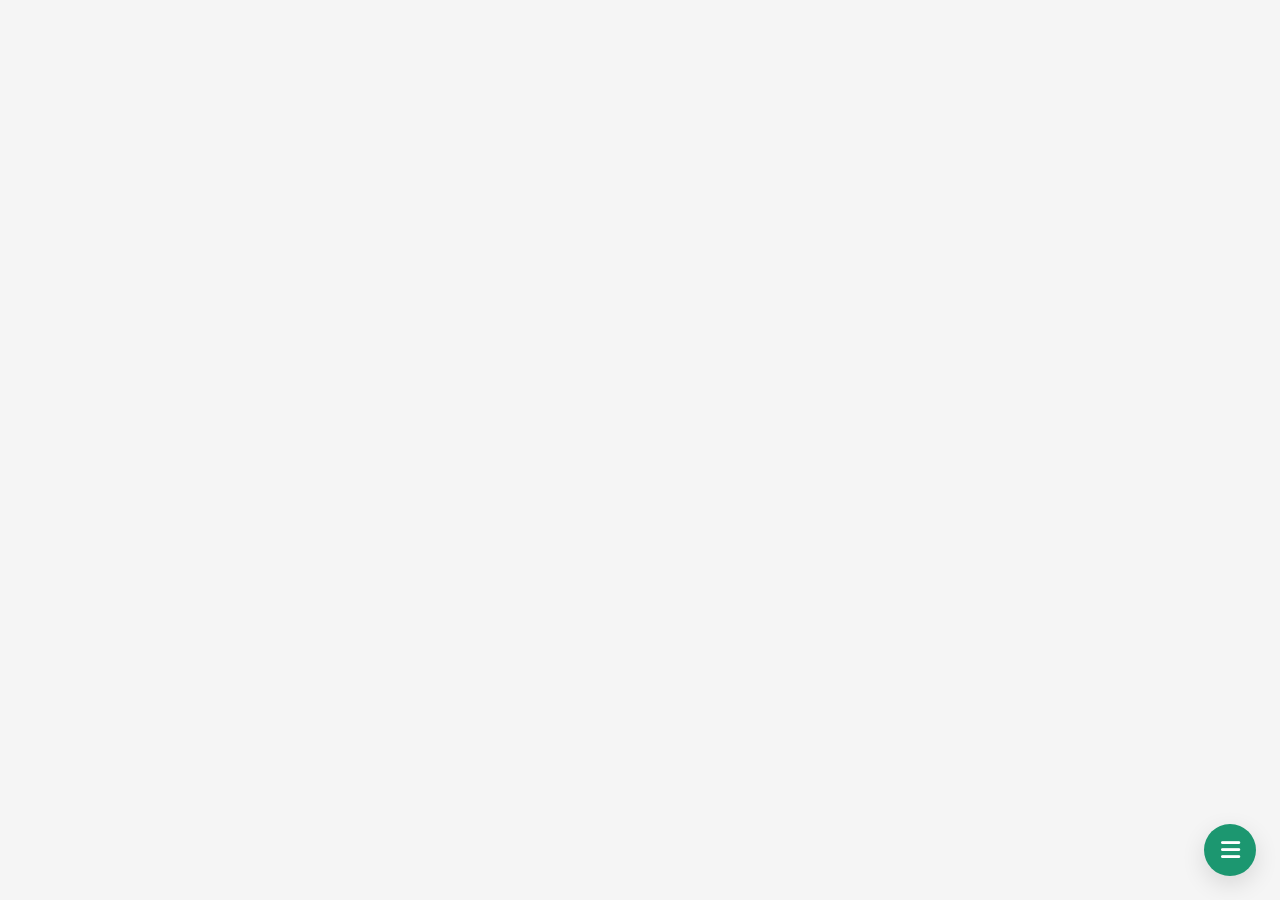
==== index.html @ cf6e3203 "feat: cria index, dashboard e estilos globais" ====
<!DOCTYPE html>
<html lang="pt-BR">
<head>
    <meta charset="UTF-8" />
    <meta name="viewport" content="width=device-width, initial-scale=1.0" />
    <meta name="description" content="WayCare — Transforme sua saúde em uma jornada personalizada e recompensadora." />
    <title>WayCare — Bem-vindo</title>

    <link rel="preconnect" href="https://fonts.googleapis.com" />
    <link rel="preconnect" href="https://fonts.gstatic.com" crossorigin />

    <link href="https://fonts.googleapis.com/css2?family=Roboto:wght@400;500;700&display=swap" rel="stylesheet" />

    <link href="https://cdn.jsdelivr.net/npm/bootstrap@5.3.3/dist/css/bootstrap.min.css" rel="stylesheet" />

    <!-- Font Awesome -->
    <link rel="stylesheet" href="https://cdnjs.cloudflare.com/ajax/libs/font-awesome/6.5.0/css/all.min.css" />

    <link rel="stylesheet" href="css/global.css" />
    <link rel="stylesheet" href="css/onboarding.css" />
</head>

<body>
    <main id="onboarding-root">
        
    </main>

    <!-- botão flutuante inferior -->
    <button class="fab" aria-label="Menu de opções">
        <i class="fa-solid fa-bars"></i>
    </button>

    <script src="https://cdn.jsdelivr.net/npm/bootstrap@5.3.3/dist/js/bootstrap.bundle.min.js"></script>
</body>
</html>
---- css/global.css ----
/* ============================================================
   WAYCARE — Global CSS
   Design System: variáveis, reset, tipografia e componentes
   ============================================================ */

/* 1. VARIÁVEIS (Design System) */
:root {
  /* Cores principais */
  --color-primary: #1c9770;
  --color-primary-dark: #157a59;
  --color-primary-light: #e8f5f1;

  --color-secondary: #93CB52;
  --color-accent-1: #7AD180;
  --color-accent-2: #7AD1C3;

  /* Neutros */
  --color-white: #ffffff;
  --color-bg: #f5f5f5;
  --color-surface: #ffffff;
  --color-border: #e0e0e0;

  --color-text-primary: #1a1a1a;
  --color-text-secondary: #555555;
  --color-text-muted: #9e9e9e;

  /* Feedback */
  --color-success: #1c9770;
  --color-warning: #f5a623;
  --color-error: #e53935;
  --color-info: #2196f3;

  /* Health Coins */
  --color-hc: #f5a623;

  /* Tipografia */
  --font-primary: 'Roboto', sans-serif;
  --font-size-xs: 12px;
  --font-size-sm: 14px;
  --font-size-base: 16px;
  --font-size-md: 20px;
  --font-size-lg: 24px;
  --font-size-xl: 32px;

  --font-weight-regular: 400;
  --font-weight-medium: 500;
  --font-weight-bold: 700;

  --line-height-tight: 1.2;
  --line-height-base: 1.5;
  --line-height-loose: 1.75;

  /* Espaçamento */
  --space-1: 4px;
  --space-2: 8px;
  --space-3: 12px;
  --space-4: 16px;
  --space-5: 20px;
  --space-6: 24px;
  --space-8: 32px;
  --space-10: 40px;
  --space-12: 48px;
  --space-16: 64px;

  /* Bordas */
  --radius-sm: 6px;
  --radius-md: 12px;
  --radius-lg: 16px;
  --radius-xl: 24px;
  --radius-full: 9999px;

  /* Sombras */
  --shadow-sm: 0 1px 3px rgba(0,0,0,0.08);
  --shadow-md: 0 4px 12px rgba(0,0,0,0.10);
  --shadow-lg: 0 8px 24px rgba(0,0,0,0.12);

  /* Transições */
  --transition-fast: 0.15s ease;
  --transition-normal: 0.25s ease;
  --transition-slow: 0.4s ease;

  /* Layout */
  --sidebar-width: 220px;
  --topbar-height: 64px;
  --content-max: 1200px;
}

/* RESET & BASE */

*, *::before, *::after {
  box-sizing: border-box;
  margin: 0;
  padding: 0;
}

html {
  font-size: var(--font-size-base);
  scroll-behavior: smooth;
  -webkit-text-size-adjust: 100%;
}

body {
  font-family: var(--font-primary);
  font-size: var(--font-size-base);
  font-weight: var(--font-weight-regular);
  color: var(--color-text-primary);
  background-color: var(--color-bg);
  line-height: var(--line-height-base);
  -webkit-font-smoothing: antialiased;
  -moz-osx-font-smoothing: grayscale;
}

a {
  color: var(--color-primary);
  text-decoration: none;
  transition: color var(--transition-fast);
}

a:hover {
  color: var(--color-primary-dark);
}

img, svg {
  display: block;
  max-width: 100%;
}

ul, ol {
  list-style: none;
}

button, input, select, textarea {
  font-family: inherit;
  font-size: inherit;
  outline: none;
  border: none;
  background: none;
}

button {
  cursor: pointer;
}

/* TIPOGRAFIA */

h1 { font-size: var(--font-size-xl);  font-weight: var(--font-weight-bold); line-height: var(--line-height-tight); }
h2 { font-size: var(--font-size-lg);  font-weight: var(--font-weight-bold); line-height: var(--line-height-tight); }
h3 { font-size: var(--font-size-md);  font-weight: var(--font-weight-bold); line-height: var(--line-height-tight); }
h4 { font-size: var(--font-size-base);font-weight: var(--font-weight-bold); }
h5 { font-size: var(--font-size-sm);  font-weight: var(--font-weight-medium); }

p  { line-height: var(--line-height-base); color: var(--color-text-secondary); }

.text-xs     { font-size: var(--font-size-xs); }
.text-sm     { font-size: var(--font-size-sm); }
.text-base   { font-size: var(--font-size-base); }
.text-md     { font-size: var(--font-size-md); }
.text-lg     { font-size: var(--font-size-lg); }
.text-xl     { font-size: var(--font-size-xl); }

.text-primary   { color: var(--color-primary); }
.text-secondary { color: var(--color-text-secondary); }
.text-muted     { color: var(--color-text-muted); }
.text-white     { color: var(--color-white); }
.text-warning   { color: var(--color-warning); }
.text-error     { color: var(--color-error); }

.font-regular { font-weight: var(--font-weight-regular); }
.font-medium  { font-weight: var(--font-weight-medium); }
.font-bold    { font-weight: var(--font-weight-bold); }

/* LAYOUT UTILITÁRIOS */

.container {
  width: 100%;
  max-width: var(--content-max);
  margin: 0 auto;
  padding: 0 var(--space-4);
}

.flex        { display: flex; }
.flex-col    { flex-direction: column; }
.items-center{ align-items: center; }
.items-start { align-items: flex-start; }
.justify-center  { justify-content: center; }
.justify-between { justify-content: space-between; }
.justify-end     { justify-content: flex-end; }
.gap-1 { gap: var(--space-1); }
.gap-2 { gap: var(--space-2); }
.gap-3 { gap: var(--space-3); }
.gap-4 { gap: var(--space-4); }
.gap-6 { gap: var(--space-6); }
.gap-8 { gap: var(--space-8); }

.grid-2 { display: grid; grid-template-columns: repeat(2, 1fr); gap: var(--space-4); }
.grid-3 { display: grid; grid-template-columns: repeat(3, 1fr); gap: var(--space-4); }

.w-full  { width: 100%; }
.h-full  { height: 100%; }

/* COMPONENTES REUTILIZÁVEIS */

/* Botões */
.btn {
  display: inline-flex;
  align-items: center;
  justify-content: center;
  gap: var(--space-2);
  padding: var(--space-3) var(--space-6);
  border-radius: var(--radius-full);
  font-weight: var(--font-weight-medium);
  font-size: var(--font-size-base);
  transition: all var(--transition-normal);
  cursor: pointer;
  white-space: nowrap;
  min-height: 44px;
}

.btn-primary {
  background-color: var(--color-primary);
  color: var(--color-white);
  border: 2px solid var(--color-primary);
}

.btn-primary:hover {
  background-color: var(--color-primary-dark);
  border-color: var(--color-primary-dark);
  transform: translateY(-1px);
  box-shadow: var(--shadow-md);
}

.btn-secondary {
  background-color: transparent;
  color: var(--color-primary);
  border: 2px solid var(--color-primary);
}

.btn-secondary:hover {
  background-color: var(--color-primary-light);
}

.btn-ghost {
  background-color: transparent;
  color: var(--color-text-secondary);
  border: 2px solid var(--color-border);
}

.btn-ghost:hover {
  background-color: var(--color-bg);
  border-color: var(--color-text-secondary);
}

.btn-warning {
  background-color: var(--color-warning);
  color: var(--color-white);
  border: 2px solid var(--color-warning);
}

.btn-warning:hover {
  opacity: 0.9;
  transform: translateY(-1px);
}

.btn-sm {
  padding: var(--space-2) var(--space-4);
  font-size: var(--font-size-sm);
  min-height: 36px;
}

.btn-lg {
  padding: var(--space-4) var(--space-8);
  font-size: var(--font-size-md);
}

.btn-block {
  width: 100%;
}

.btn:disabled {
  opacity: 0.5;
  cursor: not-allowed;
  transform: none;
}

/* Cards */
.card {
  background-color: var(--color-surface);
  border-radius: var(--radius-lg);
  padding: var(--space-6);
  box-shadow: var(--shadow-sm);
  border: 1px solid var(--color-border);
  transition: box-shadow var(--transition-normal);
}

.card:hover {
  box-shadow: var(--shadow-md);
}

.card-mission {
  background-color: var(--color-surface);
  border-radius: var(--radius-lg);
  padding: var(--space-5);
  box-shadow: var(--shadow-sm);
  border: 1px solid var(--color-border);
  transition: all var(--transition-normal);
}

.card-mission.in-progress {
  border-color: var(--color-warning);
  background-color: #fffbf2;
}

.card-mission.completed {
  border-color: var(--color-accent-1);
  background-color: var(--color-primary-light);
}

/* Badges - Tags */
.badge {
  display: inline-flex;
  align-items: center;
  padding: var(--space-1) var(--space-3);
  border-radius: var(--radius-full);
  font-size: var(--font-size-xs);
  font-weight: var(--font-weight-medium);
  white-space: nowrap;
}

.badge-primary   { background-color: var(--color-primary-light); color: var(--color-primary); }
.badge-secondary { background-color: #f0f8e8; color: #5a8a2a; }
.badge-warning   { background-color: #fff3e0; color: #e65100; }
.badge-info      { background-color: #e3f2fd; color: #1565c0; }
.badge-error     { background-color: #ffebee; color: var(--color-error); }
.badge-muted     { background-color: var(--color-bg); color: var(--color-text-muted); }

/* Progress Bar */
.progress-bar {
  width: 100%;
  height: 8px;
  background-color: var(--color-border);
  border-radius: var(--radius-full);
  overflow: hidden;
}

.progress-fill {
  height: 100%;
  border-radius: var(--radius-full);
  background-color: var(--color-primary);
  transition: width var(--transition-slow);
}

.progress-fill.warning { background-color: var(--color-warning); }
.progress-fill.success { background-color: var(--color-accent-1); }

/* Health Coins chip */
.hc-chip {
  display: inline-flex;
  align-items: center;
  gap: var(--space-1);
  background-color: #fff8ec;
  color: var(--color-hc);
  font-weight: var(--font-weight-bold);
  font-size: var(--font-size-sm);
  padding: var(--space-2) var(--space-3);
  border-radius: var(--radius-full);
}

.hc-chip .hc-icon {
  width: 16px;
  height: 16px;
  border-radius: 50%;
  background-color: var(--color-hc);
  display: inline-block;
}

/* Inputs */
.input-group {
  display: flex;
  flex-direction: column;
  gap: var(--space-2);
}

.input-label {
  font-size: var(--font-size-sm);
  font-weight: var(--font-weight-medium);
  color: var(--color-text-primary);
}

.input-field {
  width: 100%;
  padding: var(--space-3) var(--space-4);
  border: 1.5px solid var(--color-border);
  border-radius: var(--radius-md);
  font-size: var(--font-size-base);
  color: var(--color-text-primary);
  background-color: var(--color-white);
  transition: border-color var(--transition-fast);
  min-height: 44px;
}

.input-field:focus {
  border-color: var(--color-primary);
  box-shadow: 0 0 0 3px rgba(28, 151, 112, 0.12);
}

.input-field::placeholder {
  color: var(--color-text-muted);
}

/* Checkbox */
.checkbox-group {
  display: flex;
  align-items: flex-start;
  gap: var(--space-3);
  cursor: pointer;
}

.checkbox-group input[type="checkbox"] {
  width: 20px;
  height: 20px;
  min-width: 20px;
  border: 2px solid var(--color-border);
  border-radius: var(--radius-sm);
  appearance: none;
  -webkit-appearance: none;
  cursor: pointer;
  transition: all var(--transition-fast);
  background-color: var(--color-white);
  position: relative;
}

.checkbox-group input[type="checkbox"]:checked {
  background-color: var(--color-primary);
  border-color: var(--color-primary);
}

.checkbox-group input[type="checkbox"]:checked::after {
  content: '';
  position: absolute;
  left: 5px;
  top: 2px;
  width: 6px;
  height: 10px;
  border: 2px solid white;
  border-top: none;
  border-left: none;
  transform: rotate(45deg);
}

/* Divisor */
.divider {
  width: 100%;
  height: 1px;
  background-color: var(--color-border);
  margin: var(--space-4) 0;
}

/* Avatar */
.avatar {
  width: 40px;
  height: 40px;
  border-radius: 50%;
  background-color: var(--color-primary);
  color: var(--color-white);
  display: flex;
  align-items: center;
  justify-content: center;
  font-weight: var(--font-weight-bold);
  font-size: var(--font-size-sm);
  flex-shrink: 0;
}

.avatar-lg {
  width: 64px;
  height: 64px;
  font-size: var(--font-size-md);
}

/* Sidebar Layout */
.app-layout {
  display: flex;
  min-height: 100vh;
}

.sidebar {
  width: var(--sidebar-width);
  min-height: 100vh;
  background-color: var(--color-surface);
  border-right: 1px solid var(--color-border);
  display: flex;
  flex-direction: column;
  position: fixed;
  top: 0;
  left: 0;
  z-index: 100;
  padding: var(--space-6) 0;
}

.sidebar-logo {
  padding: 0 var(--space-6) var(--space-6);
  border-bottom: 1px solid var(--color-border);
  font-size: var(--font-size-lg);
  font-weight: var(--font-weight-bold);
  color: var(--color-primary);
}

.sidebar-nav {
  flex: 1;
  padding: var(--space-4) 0;
}

.nav-item {
  display: flex;
  align-items: center;
  gap: var(--space-3);
  padding: var(--space-3) var(--space-6);
  color: var(--color-text-secondary);
  font-size: var(--font-size-base);
  font-weight: var(--font-weight-medium);
  transition: all var(--transition-fast);
  border-left: 3px solid transparent;
  cursor: pointer;
  text-decoration: none;
}

.nav-item:hover {
  color: var(--color-primary);
  background-color: var(--color-primary-light);
}

.nav-item.active {
  color: var(--color-primary);
  background-color: var(--color-primary-light);
  border-left-color: var(--color-primary);
}

/* ÍCONES */

.nav-icon {
  width: 20px;
  text-align: center;
  font-size: 18px;
  flex-shrink: 0;
}

.sidebar-user {
  padding: var(--space-4) var(--space-6);
  border-top: 1px solid var(--color-border);
  display: flex;
  align-items: center;
  gap: var(--space-3);
}

.sidebar-user-info {
  display: flex;
  flex-direction: column;
}

.sidebar-user-name {
  font-size: var(--font-size-sm);
  font-weight: var(--font-weight-bold);
  color: var(--color-text-primary);
}

.sidebar-user-level {
  font-size: var(--font-size-xs);
  color: var(--color-text-muted);
}

/* Área do Conteúdo Principal */
.main-content {
  flex: 1;
  margin-left: var(--sidebar-width);
  padding: var(--space-8);
  min-height: 100vh;
  background-color: var(--color-bg);
}

/* Topbar */
.topbar {
  display: flex;
  align-items: center;
  justify-content: space-between;
  margin-bottom: var(--space-8);
}

.topbar-actions {
  display: flex;
  align-items: center;
  gap: var(--space-4);
}

/* Notificação badge */
.notif-btn {
  position: relative;
  width: 40px;
  height: 40px;
  border-radius: 50%;
  background-color: var(--color-surface);
  border: 1px solid var(--color-border);
  display: flex;
  align-items: center;
  justify-content: center;
  cursor: pointer;
  transition: all var(--transition-fast);
}

.notif-btn:hover {
  background-color: var(--color-bg);
}

.notif-btn i {
  font-size: 18px;
}

.notif-dot {
  position: absolute;
  top: 6px;
  right: 6px;
  width: 8px;
  height: 8px;
  background-color: var(--color-error);
  border-radius: 50%;
  border: 2px solid var(--color-white);
}

/* Botão Flutuante inferior */
.fab {
  position: fixed;
  bottom: var(--space-6);
  right: var(--space-6);
  width: 52px;
  height: 52px;
  border-radius: 50%;
  background-color: var(--color-primary);
  color: var(--color-white);
  display: flex;
  align-items: center;
  justify-content: center;
  box-shadow: var(--shadow-lg);
  cursor: pointer;
  transition: all var(--transition-normal);
  z-index: 200;
  border: none;
}

.fab i {
  font-size: 22px;
  font-weight: var(--font-weight-bold);
}

.fab:hover {
  background-color: var(--color-primary-dark);
  transform: scale(1.08);
}

/* Alerta - Card de Descoberta */
.alert {
  border-radius: var(--radius-lg);
  padding: var(--space-5);
  display: flex;
  align-items: flex-start;
  gap: var(--space-3);
}

.alert-warning { background-color: #fffde7; border-left: 4px solid var(--color-warning); }
.alert-success { background-color: var(--color-primary-light); border-left: 4px solid var(--color-primary); }
.alert-info    { background-color: #e3f2fd; border-left: 4px solid var(--color-info); }

/* SCROLLBAR PERSONALIZADA */

::-webkit-scrollbar { width: 6px; height: 6px; }
::-webkit-scrollbar-track { background: transparent; }
::-webkit-scrollbar-thumb { background: var(--color-border); border-radius: var(--radius-full); }
::-webkit-scrollbar-thumb:hover { background: var(--color-text-muted); }

/* RESPONSIVIDADE */

@media (max-width: 1024px) {
  :root { --sidebar-width: 200px; }
  .main-content { padding: var(--space-6); }
}

@media (max-width: 768px) {
  .sidebar {
    transform: translateX(-100%);
    transition: transform var(--transition-normal);
  }

  .sidebar.open {
    transform: translateX(0);
  }

  .main-content {
    margin-left: 0;
    padding: var(--space-4);
  }

  .grid-2, .grid-3 {
    grid-template-columns: 1fr;
  }
}

@media (max-width: 480px) {
  :root {
    --font-size-xl:  24px;
    --font-size-lg:  20px;
    --font-size-md:  18px;
  }
}
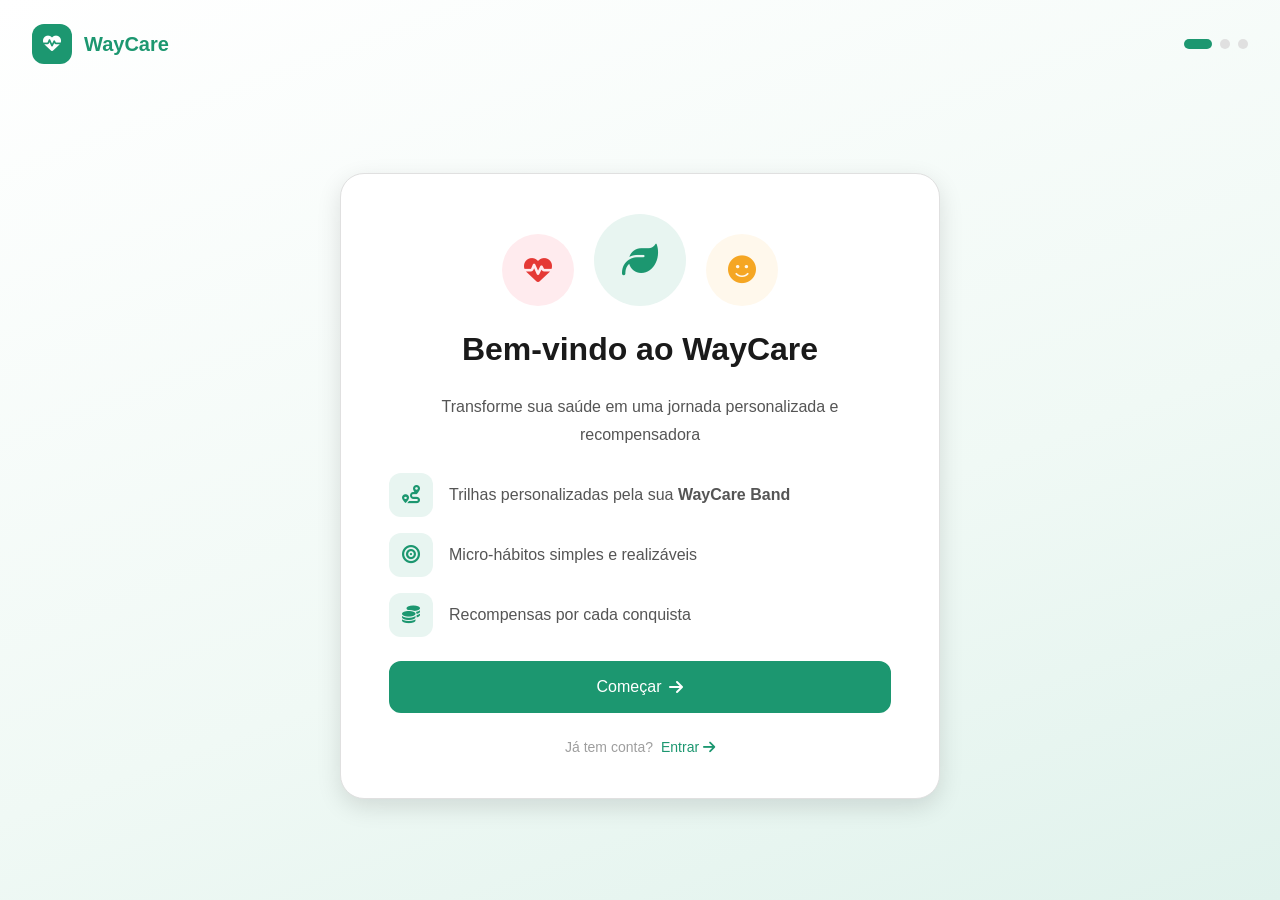
==== commit 45be841a: "feat: cria onboarding com 3 telas (boas-vindas, como funciona e LGPD)" ====
--- a/index.html
+++ b/index.html
@@ -1,35 +1,227 @@
 <!DOCTYPE html>
 <html lang="pt-BR">
 <head>
-    <meta charset="UTF-8" />
-    <meta name="viewport" content="width=device-width, initial-scale=1.0" />
-    <meta name="description" content="WayCare — Transforme sua saúde em uma jornada personalizada e recompensadora." />
-    <title>WayCare — Bem-vindo</title>
-
-    <link rel="preconnect" href="https://fonts.googleapis.com" />
-    <link rel="preconnect" href="https://fonts.gstatic.com" crossorigin />
-
-    <link href="https://fonts.googleapis.com/css2?family=Roboto:wght@400;500;700&display=swap" rel="stylesheet" />
-
-    <link href="https://cdn.jsdelivr.net/npm/bootstrap@5.3.3/dist/css/bootstrap.min.css" rel="stylesheet" />
-
-    <!-- Font Awesome -->
-    <link rel="stylesheet" href="https://cdnjs.cloudflare.com/ajax/libs/font-awesome/6.5.0/css/all.min.css" />
-
-    <link rel="stylesheet" href="css/global.css" />
-    <link rel="stylesheet" href="css/onboarding.css" />
+  <meta charset="UTF-8" />
+  <meta name="viewport" content="width=device-width, initial-scale=1.0" />
+  <title>WayCare — Bem-vindo</title>
+
+  <link rel="preconnect" href="https://fonts.googleapis.com" />
+  <link rel="preconnect" href="https://fonts.gstatic.com" crossorigin />
+  <link href="https://fonts.googleapis.com/css2?family=Roboto:wght@400;500;700&display=swap" rel="stylesheet" />
+
+  <link href="https://cdn.jsdelivr.net/npm/bootstrap@5.3.3/dist/css/bootstrap.min.css" rel="stylesheet" />
+  <link rel="stylesheet" href="https://cdnjs.cloudflare.com/ajax/libs/font-awesome/6.5.0/css/all.min.css" />
+
+  <link rel="stylesheet" href="css/global.css" />
+  <link rel="stylesheet" href="css/onboarding.css" />
 </head>
 
-<body>
-    <main id="onboarding-root">
-        
-    </main>
-
-    <!-- botão flutuante inferior -->
-    <button class="fab" aria-label="Menu de opções">
-        <i class="fa-solid fa-bars"></i>
-    </button>
-
-    <script src="https://cdn.jsdelivr.net/npm/bootstrap@5.3.3/dist/js/bootstrap.bundle.min.js"></script>
+<body class="onboarding-body">
+  <div class="onboarding-layout">
+    <!-- Cabeçalho -->
+    <header class="onboarding-header">
+      <div class="onboarding-logo">
+        <div class="onboarding-logo-icon">
+          <i class="fa-solid fa-heart-pulse"></i>
+        </div>
+        <span class="onboarding-logo-name">WayCare</span>
+      </div>
+      <div class="onboarding-dots">
+        <span class="onboarding-dot active" id="dot-1"></span>
+        <span class="onboarding-dot" id="dot-2"></span>
+        <span class="onboarding-dot" id="dot-3"></span>
+      </div>
+    </header>
+
+    <!-- Área Principal -->
+    <div class="onboarding-steps-area">
+      <!-- Tela 1 — Boas-vindas -->
+      <section class="onboarding-step active" id="step-1">
+        <div class="onboarding-card-wrapper">
+
+          <div class="onboarding-icons-row">
+            <div class="onboarding-icon-bubble onboarding-icon-bubble--red">
+              <i class="fa-solid fa-heart-pulse"></i>
+            </div>
+            <div class="onboarding-icon-bubble onboarding-icon-bubble--green onboarding-icon-bubble--lg">
+              <i class="fa-solid fa-leaf"></i>
+            </div>
+            <div class="onboarding-icon-bubble onboarding-icon-bubble--yellow">
+              <i class="fa-solid fa-face-smile"></i>
+            </div>
+          </div>
+
+          <h1 class="onboarding-titulo">Bem-vindo ao WayCare</h1>
+          <p class="onboarding-subtitulo">
+            Transforme sua saúde em uma jornada personalizada e recompensadora
+          </p>
+
+          <ul class="onboarding-features">
+            <li>
+              <div class="onboarding-feature-icon">
+                <i class="fa-solid fa-route"></i>
+              </div>
+              <span>Trilhas personalizadas pela sua <strong>WayCare Band</strong></span>
+            </li>
+            <li>
+              <div class="onboarding-feature-icon">
+                <i class="fa-solid fa-bullseye"></i>
+              </div>
+              <span>Micro-hábitos simples e realizáveis</span>
+            </li>
+            <li>
+              <div class="onboarding-feature-icon">
+                <i class="fa-solid fa-coins"></i>
+              </div>
+              <span>Recompensas por cada conquista</span>
+            </li>
+          </ul>
+
+          <button class="btn onboarding-btn-primary" onclick="irParaStep(2)">
+            Começar
+            <i class="fa-solid fa-arrow-right"></i>
+          </button>
+
+          <div class="onboarding-login-link">
+            <span>Já tem conta?</span>
+            <a href="pages/login.html" class="auth-link auth-link-bold">
+              Entrar <i class="fa-solid fa-arrow-right"></i>
+            </a>
+          </div>
+        </div>
+      </section>
+
+      <!-- Tela 2 — Como Funciona -->
+      <section class="onboarding-step" id="step-2">
+        <div class="onboarding-card-wrapper">
+          <h1 class="onboarding-titulo">Como Funciona</h1>
+          <p class="onboarding-subtitulo">
+            Todos os dias, sua WayCare Band monitora seus dados e criamos uma trilha
+            personalizada com micro-hábitos. Complete missões, ganhe Health Coins
+            e troque por recompensas reais!
+          </p>
+
+          <!-- cards lado a lado -->
+          <div class="onboarding-how-cards">
+            <div class="onboarding-how-card">
+              <div class="onboarding-how-num">1</div>
+              <div class="onboarding-how-icon onboarding-how-icon--purple">
+                <i class="fa-solid fa-heart-circle-check"></i>
+              </div>
+              <h3 class="onboarding-how-titulo">Sua WayCare Band</h3>
+              <p class="onboarding-how-desc">Monitora seus dados de saúde em tempo real</p>
+            </div>
+
+            <div class="onboarding-how-card">
+              <div class="onboarding-how-num">2</div>
+              <div class="onboarding-how-icon onboarding-how-icon--green">
+                <i class="fa-solid fa-route"></i>
+              </div>
+              <h3 class="onboarding-how-titulo">Trilha Diária</h3>
+              <p class="onboarding-how-desc">Receba missões personalizadas para o seu dia</p>
+            </div>
+
+            <div class="onboarding-how-card">
+              <div class="onboarding-how-num">3</div>
+              <div class="onboarding-how-icon onboarding-how-icon--yellow">
+                <i class="fa-solid fa-coins"></i>
+              </div>
+              <h3 class="onboarding-how-titulo">Health Coins</h3>
+              <p class="onboarding-how-desc">Ganhe pontos e troque por prêmios exclusivos</p>
+            </div>
+          </div>
+
+          <div class="onboarding-btn-row">
+            <button class="btn onboarding-btn-ghost" onclick="irParaStep(1)">
+              <i class="fa-solid fa-arrow-left"></i>
+              Voltar
+            </button>
+            <button class="btn onboarding-btn-primary" onclick="irParaStep(3)">
+              Continuar
+              <i class="fa-solid fa-arrow-right"></i>
+            </button>
+          </div>
+        </div>
+      </section>
+
+      <!-- Tela 3 — LGPD -->
+      <section class="onboarding-step" id="step-3">
+        <div class="onboarding-card-wrapper">
+          <div class="onboarding-lgpd-icon">
+            <i class="fa-solid fa-shield-halved"></i>
+          </div>
+
+          <h1 class="onboarding-titulo">Privacidade e Dados</h1>
+          <p class="onboarding-subtitulo">Como Usamos Seus Dados</p>
+
+          <ul class="onboarding-lgpd-lista">
+            <li>
+              <i class="fa-solid fa-circle-check"></i>
+              Coletamos apenas dados necessários para personalizar sua experiência
+            </li>
+            <li>
+              <i class="fa-solid fa-circle-check"></i>
+              Você tem controle total sobre suas informações
+            </li>
+            <li>
+              <i class="fa-solid fa-circle-check"></i>
+              Seus dados de saúde são criptografados e seguros (LGPD)
+            </li>
+          </ul>
+
+          <div class="onboarding-lgpd-box">
+            <p class="onboarding-lgpd-box-titulo">Para personalizar sua experiência, coletamos:</p>
+            <ul class="onboarding-lgpd-coleta">
+              <li><i class="fa-solid fa-check"></i> Dados da WayCare Band (com sua autorização)</li>
+              <li><i class="fa-solid fa-check"></i> Progresso em missões</li>
+              <li><i class="fa-solid fa-check"></i> Dados de saúde (com sua autorização)</li>
+            </ul>
+            <p class="onboarding-lgpd-nota">
+              Você pode revisar, exportar ou excluir seus dados a qualquer momento em "Meus Dados".
+            </p>
+          </div>
+
+          <div class="onboarding-checkboxes">
+            <label class="checkbox-group">
+              <input type="checkbox" id="aceite-termos" />
+              <span class="text-sm">Aceito os <a href="#" class="auth-link">Termos de Uso</a></span>
+            </label>
+            <label class="checkbox-group">
+              <input type="checkbox" id="aceite-privacidade" />
+              <span class="text-sm">Concordo com a <a href="#" class="auth-link">Política de Privacidade</a></span>
+            </label>
+            <label class="checkbox-group">
+              <input type="checkbox" id="aceite-dados" />
+              <span class="text-sm">Autorizo o uso de dados para personalização</span>
+            </label>
+          </div>
+
+          <a href="#" class="auth-link text-sm onboarding-politica-link">
+            <i class="fa-solid fa-arrow-up-right-from-square"></i>
+            Ler política completa
+          </a>
+
+          <!-- 3 botões lado a lado -->
+          <div class="onboarding-btn-row">
+            <button class="btn onboarding-btn-ghost" onclick="irParaStep(2)">
+              <i class="fa-solid fa-arrow-left"></i>
+              Voltar
+            </button>
+            <button class="btn onboarding-btn-primary" id="btn-aceitar" disabled
+              onclick="window.location.href='pages/dashboard.html'">
+              Aceitar e Continuar
+              <i class="fa-solid fa-arrow-right"></i>
+            </button>
+            <button class="btn onboarding-btn-recusar" onclick="irParaStep(1)">
+              Recusar
+            </button>
+          </div>
+        </div>
+      </section>
+    </div>
+  </div>
+
+  <script src="https://cdn.jsdelivr.net/npm/bootstrap@5.3.3/dist/js/bootstrap.bundle.min.js"></script>
+  <script src="js/onboarding.js"></script>
 </body>
 </html>
--- a/css/global.css
+++ b/css/global.css
@@ -1,9 +1,7 @@
-/* ============================================================
-   WAYCARE — Global CSS
-   Design System: variáveis, reset, tipografia e componentes
-   ============================================================ */
-
-/* 1. VARIÁVEIS (Design System) */
+/* WAYCARE — Global CSS
+   Design System: variáveis, reset, tipografia e componentes */
+
+/* VARIÁVEIS (Design System) */
 :root {
   /* Cores principais */
   --color-primary: #1c9770;
@@ -297,7 +295,7 @@
 }
 
 .card-mission {
-  background-color: var(--color-surface);
+  background: var(--color-surface);
   border-radius: var(--radius-lg);
   padding: var(--space-5);
   box-shadow: var(--shadow-sm);
@@ -305,14 +303,26 @@
   transition: all var(--transition-normal);
 }
 
+.card-mission:hover {
+  transform: scale(1.02);
+  box-shadow: var(--shadow-md);
+  border-color: var(--color-primary);
+}
+
 .card-mission.in-progress {
   border-color: var(--color-warning);
-  background-color: #fffbf2;
+}
+
+.card-mission.in-progress:hover {
+  border-color: var(--color-primary);
 }
 
 .card-mission.completed {
   border-color: var(--color-accent-1);
-  background-color: var(--color-primary-light);
+}
+
+.card-mission.completed:hover {
+  border-color: var(--color-primary);
 }
 
 /* Badges - Tags */
@@ -320,7 +330,7 @@
   display: inline-flex;
   align-items: center;
   padding: var(--space-1) var(--space-3);
-  border-radius: var(--radius-full);
+  border-radius: var(--radius-sm);
   font-size: var(--font-size-xs);
   font-weight: var(--font-weight-medium);
   white-space: nowrap;
@@ -332,6 +342,8 @@
 .badge-info      { background-color: #e3f2fd; color: #1565c0; }
 .badge-error     { background-color: #ffebee; color: var(--color-error); }
 .badge-muted     { background-color: var(--color-bg); color: var(--color-text-muted); }
+.badge-purple    { background-color: #ede7f6; color: #5e35b1; }
+.badge-teal      { background-color: #e0f7f4; color: #00897b; }
 
 /* Progress Bar */
 .progress-bar {
@@ -371,6 +383,16 @@
   border-radius: 50%;
   background-color: var(--color-hc);
   display: inline-block;
+}
+
+/* Health Coins em cards de missão, trilhas e conquistas */
+.mission-hc {
+  display: inline-flex;
+  align-items: center;
+  gap: var(--space-1);
+  font-size: var(--font-size-sm);
+  font-weight: var(--font-weight-bold);
+  color: var(--color-hc);
 }
 
 /* Inputs */
@@ -551,6 +573,27 @@
   gap: var(--space-3);
 }
 
+.sidebar-logout {
+  margin-left: auto;
+  width: 32px;
+  height: 32px;
+  border-radius: var(--radius-sm);
+  display: flex;
+  align-items: center;
+  justify-content: center;
+  color: var(--color-text-muted);
+  cursor: pointer;
+  transition: all var(--transition-fast);
+  flex-shrink: 0;
+  background: none;
+  border: none;
+}
+
+.sidebar-logout:hover {
+  background-color: #ffebee;
+  color: var(--color-error);
+}
+
 .sidebar-user-info {
   display: flex;
   flex-direction: column;
--- a/css/onboarding.css
+++ b/css/onboarding.css
@@ -0,0 +1,437 @@
+/* WAYCARE — Onboarding CSS
+   Estilos exclusivos das telas de boas-vindas */
+
+.onboarding-body {
+  margin: 0;
+  padding: 0;
+  min-height: 100vh;
+  background: linear-gradient(160deg, #ffffff 0%, #f0f9f5 60%, #e0f2ec 100%);
+}
+
+/* Layout: header fixo largura total + conteúdo centralizado */
+.onboarding-layout {
+  width: 100%;
+  min-height: 100vh;
+  display: flex;
+  flex-direction: column;
+}
+
+/* Cabeçalho — ocupa 100% da tela */
+.onboarding-header {
+  width: 100%;
+  display: flex;
+  align-items: center;
+  justify-content: space-between;
+  padding: var(--space-6) var(--space-8);
+  background-color: transparent;
+}
+
+.onboarding-logo {
+  display: flex;
+  align-items: center;
+  gap: var(--space-3);
+}
+
+.onboarding-logo-icon {
+  width: 40px;
+  height: 40px;
+  background-color: var(--color-primary);
+  border-radius: var(--radius-md);
+  display: flex;
+  align-items: center;
+  justify-content: center;
+  color: var(--color-white);
+  font-size: 18px;
+}
+
+.onboarding-logo-name {
+  font-size: var(--font-size-md);
+  font-weight: var(--font-weight-bold);
+  color: var(--color-primary);
+}
+
+/* Bolinhas de progresso */
+.onboarding-dots {
+  display: flex;
+  align-items: center;
+  gap: var(--space-2);
+}
+
+.onboarding-dot {
+  width: 10px;
+  height: 10px;
+  border-radius: 50%;
+  background-color: var(--color-border);
+  transition: all var(--transition-normal);
+}
+
+.onboarding-dot.active {
+  background-color: var(--color-primary);
+  width: 28px;
+  border-radius: var(--radius-full);
+}
+
+/* Área Principal */
+.onboarding-steps-area {
+  flex: 1;
+  display: flex;
+  align-items: center;
+  justify-content: center;
+  padding: var(--space-6) var(--space-8) var(--space-10);
+}
+
+/* Passos */
+.onboarding-step {
+  display: none;
+  width: 100%;
+  max-width: 600px;
+}
+
+.onboarding-step.active {
+  display: block;
+}
+
+/* Card que envolve o conteúdo de cada tela */
+.onboarding-card-wrapper {
+  background-color: var(--color-white);
+  border-radius: var(--radius-xl);
+  padding: var(--space-10) var(--space-12);
+  box-shadow: var(--shadow-lg);
+  border: 1px solid var(--color-border);
+  display: flex;
+  flex-direction: column;
+  gap: var(--space-6);
+}
+
+/* Tela 1 — ícones */
+.onboarding-icons-row {
+  display: flex;
+  align-items: flex-end;
+  justify-content: center;
+  gap: var(--space-5);
+}
+
+.onboarding-icon-bubble {
+  width: 72px;
+  height: 72px;
+  border-radius: 50%;
+  display: flex;
+  align-items: center;
+  justify-content: center;
+  font-size: 28px;
+}
+
+.onboarding-icon-bubble--lg {
+  width: 92px;
+  height: 92px;
+  font-size: 36px;
+}
+
+.onboarding-icon-bubble--red    { background-color: #ffebee; color: #e53935; }
+.onboarding-icon-bubble--green  { background-color: var(--color-primary-light); color: var(--color-primary); }
+.onboarding-icon-bubble--yellow { background-color: #fff8ec; color: var(--color-hc); }
+
+/* Títulos */
+.onboarding-titulo {
+  font-size: var(--font-size-xl);
+  font-weight: var(--font-weight-bold);
+  color: var(--color-text-primary);
+  text-align: center;
+  margin: 0;
+}
+
+.onboarding-subtitulo {
+  font-size: var(--font-size-base);
+  color: var(--color-text-secondary);
+  text-align: center;
+  line-height: var(--line-height-loose);
+  margin: 0;
+}
+
+/* Lista de features */
+.onboarding-features {
+  list-style: none;
+  padding: 0;
+  margin: 0;
+  display: flex;
+  flex-direction: column;
+  gap: var(--space-4);
+}
+
+.onboarding-features li {
+  display: flex;
+  align-items: center;
+  gap: var(--space-4);
+  font-size: var(--font-size-base);
+  color: var(--color-text-secondary);
+}
+
+.onboarding-feature-icon {
+  width: 44px;
+  height: 44px;
+  border-radius: var(--radius-md);
+  background-color: var(--color-primary-light);
+  color: var(--color-primary);
+  display: flex;
+  align-items: center;
+  justify-content: center;
+  font-size: 18px;
+  flex-shrink: 0;
+}
+
+/* Cards de "Como Funciona" - Tela 2 */
+.onboarding-how-cards {
+  display: flex;
+  flex-direction: row;
+  gap: var(--space-4);
+}
+
+.onboarding-how-card {
+  flex: 1;
+  display: flex;
+  flex-direction: column;
+  align-items: center;
+  text-align: center;
+  gap: var(--space-3);
+  background-color: var(--color-bg);
+  border: 1px solid var(--color-border);
+  border-radius: var(--radius-lg);
+  padding: var(--space-5) var(--space-3);
+}
+
+.onboarding-how-num {
+  width: 32px;
+  height: 32px;
+  border-radius: 50%;
+  background-color: var(--color-primary);
+  color: var(--color-white);
+  font-size: var(--font-size-sm);
+  font-weight: var(--font-weight-bold);
+  display: flex;
+  align-items: center;
+  justify-content: center;
+  flex-shrink: 0;
+}
+
+.onboarding-how-icon {
+  width: 52px;
+  height: 52px;
+  border-radius: var(--radius-md);
+  display: flex;
+  align-items: center;
+  justify-content: center;
+  font-size: 22px;
+  flex-shrink: 0;
+}
+
+.onboarding-how-icon--purple { background-color: #ede7f6; color: #5e35b1; }
+.onboarding-how-icon--green  { background-color: var(--color-primary-light); color: var(--color-primary); }
+.onboarding-how-icon--yellow { background-color: #fff8ec; color: var(--color-hc); }
+
+.onboarding-how-titulo {
+  font-size: var(--font-size-sm);
+  font-weight: var(--font-weight-bold);
+  color: var(--color-text-primary);
+  margin: 0;
+}
+
+.onboarding-how-desc {
+  font-size: var(--font-size-xs);
+  color: var(--color-text-muted);
+  margin: 0;
+}
+
+/* LGPD - Tela 3 */
+.onboarding-lgpd-icon {
+  width: 72px;
+  height: 72px;
+  border-radius: 50%;
+  background-color: var(--color-primary-light);
+  color: var(--color-primary);
+  display: flex;
+  align-items: center;
+  justify-content: center;
+  font-size: 32px;
+  align-self: center;
+}
+
+.onboarding-lgpd-lista {
+  list-style: none;
+  padding: 0;
+  margin: 0;
+  display: flex;
+  flex-direction: column;
+  gap: var(--space-3);
+}
+
+.onboarding-lgpd-lista li {
+  display: flex;
+  align-items: flex-start;
+  gap: var(--space-3);
+  font-size: var(--font-size-base);
+  color: var(--color-text-secondary);
+}
+
+.onboarding-lgpd-lista li i {
+  color: var(--color-primary);
+  margin-top: 3px;
+  flex-shrink: 0;
+}
+
+.onboarding-lgpd-box {
+  background-color: var(--color-primary-light);
+  border: 1px solid rgba(28, 151, 112, 0.2);
+  border-radius: var(--radius-md);
+  padding: var(--space-4) var(--space-5);
+}
+
+.onboarding-lgpd-box-titulo {
+  font-size: var(--font-size-sm);
+  font-weight: var(--font-weight-medium);
+  color: var(--color-primary);
+  margin-bottom: var(--space-2);
+}
+
+.onboarding-lgpd-coleta {
+  list-style: none;
+  padding: 0;
+  margin: 0 0 var(--space-3);
+  display: flex;
+  flex-direction: column;
+  gap: var(--space-2);
+}
+
+.onboarding-lgpd-coleta li {
+  display: flex;
+  align-items: center;
+  gap: var(--space-2);
+  font-size: var(--font-size-sm);
+  color: var(--color-text-secondary);
+}
+
+.onboarding-lgpd-coleta li i {
+  color: var(--color-primary);
+  font-size: var(--font-size-sm);
+}
+
+.onboarding-lgpd-nota {
+  font-size: var(--font-size-xs);
+  color: var(--color-text-muted);
+  margin: 0;
+}
+
+/* Checkboxes */
+.onboarding-checkboxes {
+  display: flex;
+  flex-direction: column;
+  gap: var(--space-3);
+}
+
+.onboarding-politica-link {
+  display: inline-flex;
+  align-items: center;
+  gap: var(--space-1);
+  align-self: center;
+  font-size: var(--font-size-sm);
+}
+
+/* Botões */
+.onboarding-btn-primary {
+  background-color: var(--color-primary);
+  color: var(--color-white);
+  border: 2px solid var(--color-primary);
+  border-radius: var(--radius-md) !important;
+  flex: 1;
+  font-weight: var(--font-weight-medium);
+  min-height: 48px;
+}
+
+.onboarding-btn-primary:hover:not(:disabled) {
+  background-color: var(--color-primary-dark);
+  border-color: var(--color-primary-dark);
+  color: var(--color-white);
+}
+
+.onboarding-btn-primary:disabled {
+  opacity: 0.5;
+  cursor: not-allowed;
+}
+
+.onboarding-btn-ghost {
+  background-color: transparent;
+  color: var(--color-text-secondary);
+  border: 1.5px solid var(--color-border);
+  border-radius: var(--radius-md) !important;
+  font-weight: var(--font-weight-medium);
+  min-height: 48px;
+  flex-shrink: 0;
+}
+
+.onboarding-btn-ghost:hover {
+  border-color: var(--color-text-secondary);
+  color: var(--color-text-primary);
+}
+
+.onboarding-btn-recusar {
+  background-color: transparent;
+  color: var(--color-text-muted);
+  border: 1.5px solid var(--color-border);
+  border-radius: var(--radius-md) !important;
+  font-size: var(--font-size-sm);
+  font-weight: var(--font-weight-medium);
+  min-height: 48px;
+  flex-shrink: 0;
+  transition: all var(--transition-fast);
+}
+
+.onboarding-btn-recusar:hover {
+  border-color: var(--color-error);
+  color: var(--color-error);
+}
+
+/* Linha de botões */
+.onboarding-btn-row {
+  display: flex;
+  align-items: stretch;
+  gap: var(--space-3);
+}
+
+/* Link de login */
+.onboarding-login-link {
+  display: flex;
+  align-items: center;
+  justify-content: center;
+  gap: var(--space-2);
+  font-size: var(--font-size-sm);
+  color: var(--color-text-muted);
+}
+
+/* Responsividade */
+@media (max-width: 768px) {
+  .onboarding-header {
+    padding: var(--space-5) var(--space-5);
+  }
+
+  .onboarding-steps-area {
+    padding: var(--space-4) var(--space-4) var(--space-8);
+    align-items: flex-start;
+  }
+
+  .onboarding-card-wrapper {
+    padding: var(--space-6) var(--space-5);
+  }
+
+  .onboarding-titulo {
+    font-size: var(--font-size-lg);
+  }
+
+  .onboarding-how-cards {
+    flex-direction: column;
+  }
+
+  .onboarding-how-card {
+    flex-direction: row;
+    text-align: left;
+    padding: var(--space-4);
+  }
+}
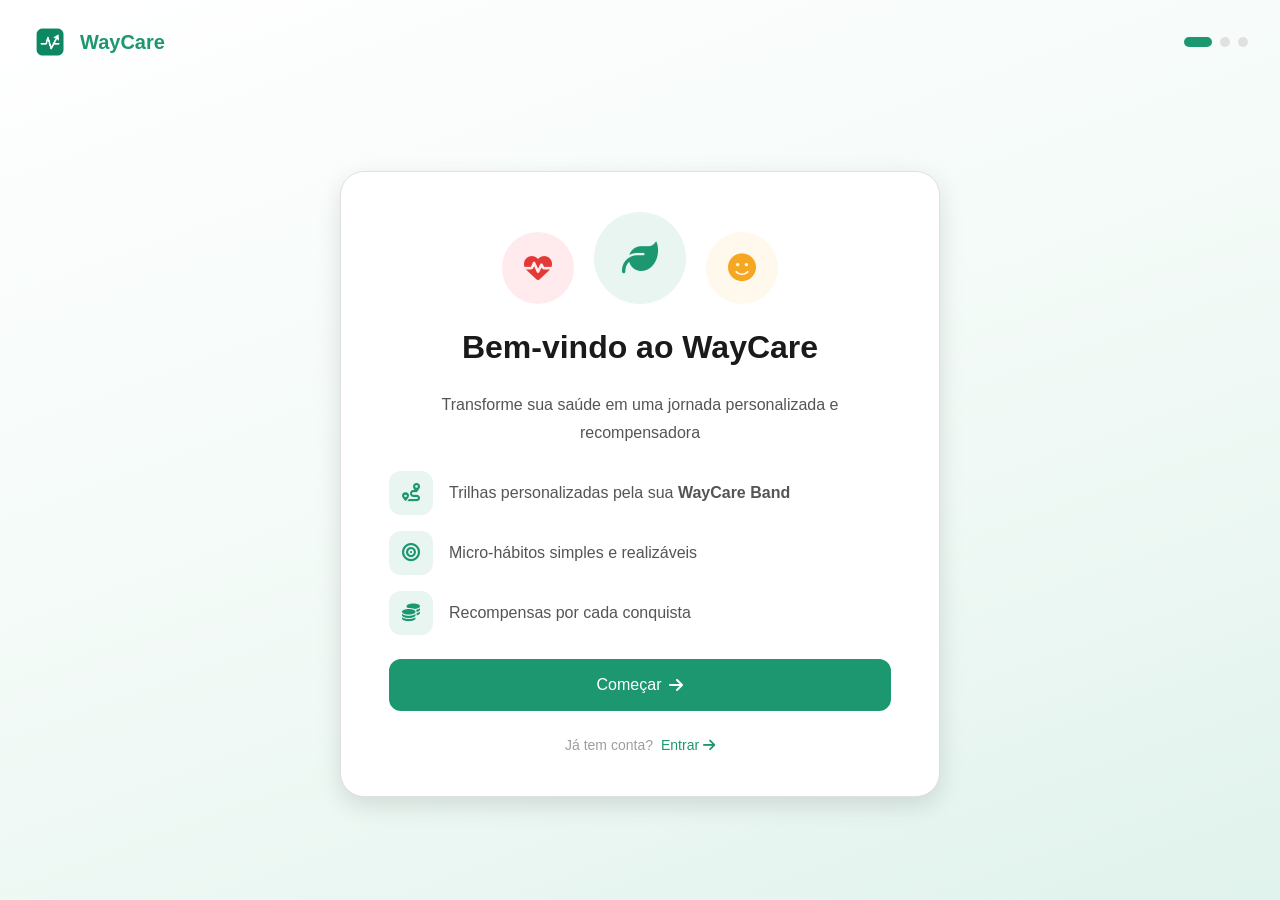
==== commit 384aa1ad: "feat: adiciona logo nas páginas e redireciona botão de logout para login" ====
--- a/index.html
+++ b/index.html
@@ -21,9 +21,7 @@
     <!-- Cabeçalho -->
     <header class="onboarding-header">
       <div class="onboarding-logo">
-        <div class="onboarding-logo-icon">
-          <i class="fa-solid fa-heart-pulse"></i>
-        </div>
+        <img src="assets/images/LogoWayCare.png" alt="WayCare" height="36" />
         <span class="onboarding-logo-name">WayCare</span>
       </div>
       <div class="onboarding-dots">
--- a/css/global.css
+++ b/css/global.css
@@ -1,7 +1,7 @@
 /* WAYCARE — Global CSS
    Design System: variáveis, reset, tipografia e componentes */
 
-/* VARIÁVEIS (Design System) */
+/* 1. VARIÁVEIS (Design System) */
 :root {
   /* Cores principais */
   --color-primary: #1c9770;
@@ -395,6 +395,85 @@
   color: var(--color-hc);
 }
 
+
+/* Widget WayCare Bottle — sidebar (compartilhado entre todas as páginas) */
+.bottle-sidebar-widget {
+  margin: var(--space-3) var(--space-4);
+  padding: var(--space-4);
+  background-color: #033054;
+  border-radius: var(--radius-md);
+  text-decoration: none;
+  display: block;
+  transition: opacity var(--transition-fast);
+}
+
+.bottle-sidebar-widget:hover {
+  opacity: 0.9;
+}
+
+.bottle-widget-icon {
+  width: 28px;
+  height: 28px;
+  border-radius: var(--radius-sm);
+  background-color: rgba(33, 150, 243, 0.2);
+  display: flex;
+  align-items: center;
+  justify-content: center;
+  color: var(--color-info);
+  font-size: 12px;
+  flex-shrink: 0;
+}
+
+.bottle-widget-title {
+  font-size: var(--font-size-xs);
+  font-weight: var(--font-weight-bold);
+  color: var(--color-white);
+  line-height: 1;
+}
+
+.bottle-widget-status {
+  display: flex;
+  align-items: center;
+  gap: var(--space-1);
+  font-size: var(--font-size-xs);
+  color: var(--color-info);
+}
+
+.bottle-status-dot {
+  width: 6px;
+  height: 6px;
+  border-radius: 50%;
+  background-color: var(--color-info);
+}
+
+.bottle-widget-ml {
+  font-size: var(--font-size-base);
+  font-weight: var(--font-weight-bold);
+  color: var(--color-white);
+}
+
+.bottle-widget-meta {
+  font-size: var(--font-size-xs);
+  color: rgba(255, 255, 255, 0.5);
+}
+
+.bottle-widget-bar {
+  height: 4px;
+  background-color: rgba(255, 255, 255, 0.15);
+}
+
+.bottle-widget-fill {
+  background-color: var(--color-info);
+}
+
+.bottle-widget-pct {
+  font-size: var(--font-size-xs);
+  color: rgba(255, 255, 255, 0.5);
+  text-align: right;
+  display: block;
+  margin-top: var(--space-1);
+}
+
 /* Inputs */
 .input-group {
   display: flex;
@@ -524,6 +603,9 @@
   font-size: var(--font-size-lg);
   font-weight: var(--font-weight-bold);
   color: var(--color-primary);
+  display: flex;
+  align-items: center;
+  gap: var(--space-2);
 }
 
 .sidebar-nav {
